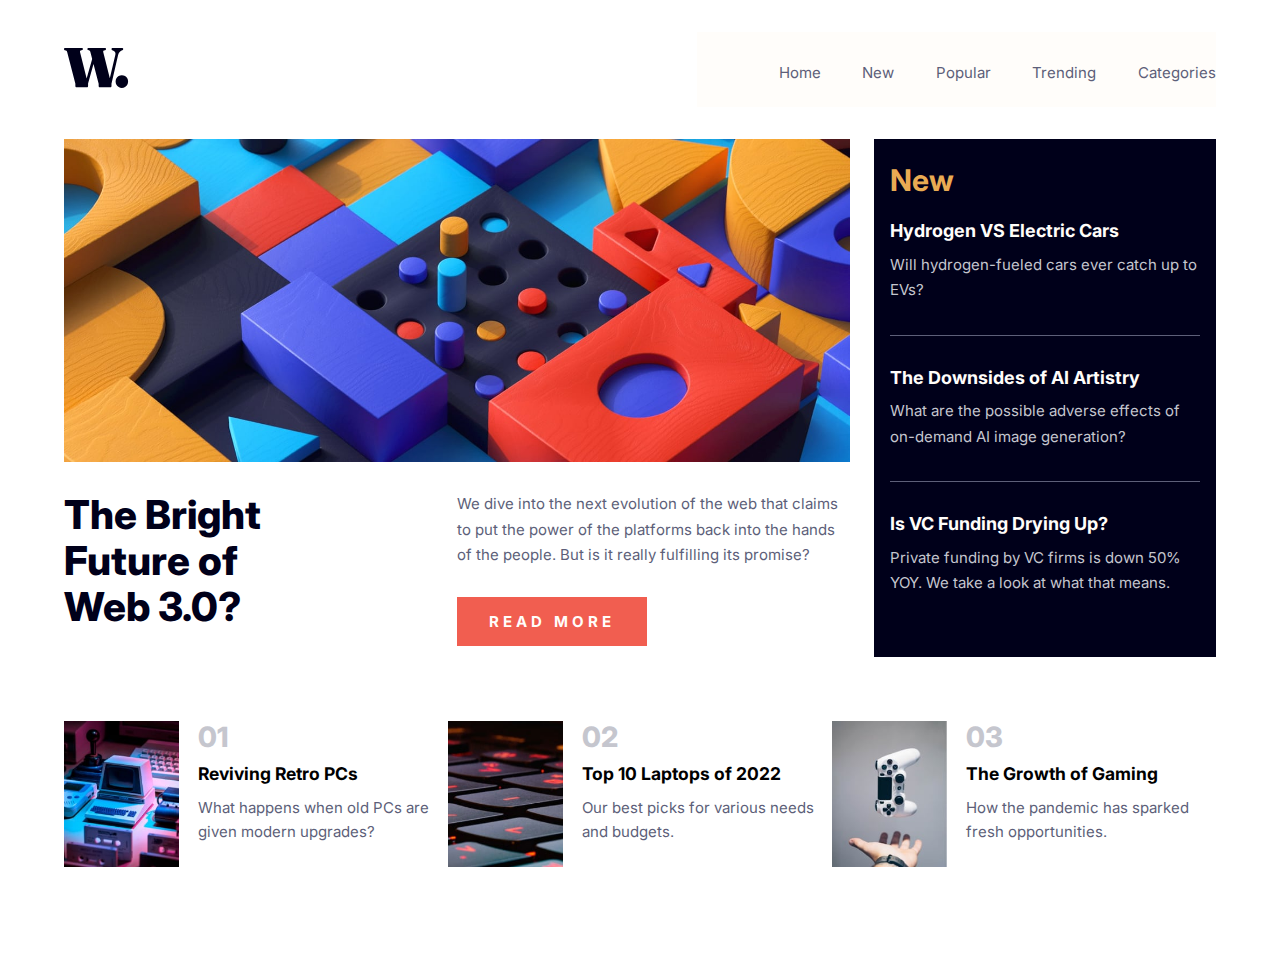
==== news-homepage-main/index.html @ 31204f56 "Add news-homepage-main project" ====
<!DOCTYPE html>
<html lang="en">

<head>
  <meta charset="UTF-8">
  <meta name="viewport" content="width=device-width, initial-scale=1.0">
  <!-- displays site properly based on user's device -->

  <link rel="icon" type="image/png" sizes="32x32" href="./assets/images/favicon-32x32.png">

  <title>Frontend Mentor | News homepage</title>

  <!-- google fonts (Inter"400, 700, 800") -->
  <link rel="preconnect" href="https://fonts.googleapis.com">
  <link rel="preconnect" href="https://fonts.gstatic.com" crossorigin>
  <link href="https://fonts.googleapis.com/css2?family=Inter:wght@400;700;800&display=swap" rel="stylesheet">

  <!-- CSS Normalization -->
  <link rel="stylesheet" href="css/normalize.css">
  <!-- Main CSS File -->
  <link rel="stylesheet" href="css/style.css">

</head>

<body>

  <!--
    TODO    WORKING IN BEM WAY
    TODO    BLOCK    ELEMENT      MODIFIER
    TODO    NAV      NAV__ICON    LINK--ACTIVE


    ?    NAV CONTAINER
    ?    NAV__LOGO  NAV__TOGGLEICON  NAV__LIST
  -->

  <!-- 
    * NAV START
  -->

  <nav class="nav container">
    <div class="nav__logo">
      <a href="#" class="nav__logo-link">

        <img src="assets/images/logo.svg" alt="logo">
      </a>
    </div>

    <div id="open-mobile-menu">
      <img src="assets/images/icon-menu.svg" alt="menu">
    </div>
    <div id="close-mobile-menu">
      <img src="assets/images/icon-menu-close.svg" alt="close menu">
    </div>

    <ul id="nav__list" class="nav__list">

      <li class="nav__list-item">
        <a href="#" class="nav__link-item">Home</a>
      </li>
      <li class="nav__list-item">
        <a href="#" class="nav__link-item">New</a>
      </li>
      <li class="nav__list-item">
        <a href="#" class="nav__link-item">Popular</a>
      </li>
      <li class="nav__list-item">
        <a href="#" class="nav__link-item">Trending</a>
      </li>
      <li class="nav__list-item">
        <a href="#" class="nav__link-item">Categories</a>
      </li>
    </ul>
  </nav>

  <!-- 
    TODO HERO SECTION

    ? HERO CONTAINER
      ? HERO__LEFT  
        ? HERO__IMAGE  HERO__CONTENT
        ? HERO__TITLE  HERO__DESCRIPTION  HERO__BUTTON  
      ? HERO__NEW-ARTICLES

    * HERO SECTION START
   -->
  <section class="hero container">
    <div class="hero__left">
      <picture>
        <source media="(max-width: 376px)" srcset="assets/images/image-web-3-mobile.jpg">
        <source media="(min-width: 375px)" srcset="assets/images/image-web-3-desktop.jpg">
        <img class="hero__image" src="assets/images/image-web-3-mobile.jpg" alt="">
      </picture>

      <div class="hero__content">
        <h1 class="hero__title">
          The Bright Future of Web 3.0?
        </h1>
        <div class="hero__content__right">
          <p class="hero__description">
            We dive into the next evolution of the web that claims to put the power of the platforms back into the hands
            of
            the
            people.
            But is it really fulfilling its promise?
          </p>
          <button class="hero__button cursor">Read more</button>
        </div>
      </div>
    </div>
    <div class="hero__new-articles">
      <!-- 
            ? h1.new-articles__title   new-articles__article-title new-articles__article-description
          * start new articles
          -->
      <h1 class="new-articles__title">New</h1>
      <!-- * start new articles content -->
      <div class="new-articles__container">
        <h2 class="new-articles__article-title cursor">Hydrogen VS Electric Cars</h2>
        <p class="new-articles__article-description"> Will hydrogen-fueled cars ever catch up to EVs?</p>
      </div>

      <div class="new-articles__container">

        <h2 class="new-articles__article-title cursor">The Downsides of AI Artistry</h2>
        <p class="new-articles__article-description">What are the possible adverse effects of on-demand AI image
          generation?</p>
      </div>

      <div class="new-articles__container">
        <h2 class="new-articles__article-title cursor">Is VC Funding Drying Up?</h2>
        <p class="new-articles__article-description">Private funding by VC firms is down 50% YOY. We take a look at
          what
          that means.</p>
      </div>
    </div>
  </section>
  <!-- 
    TODO ARTICLES

    ? ARTICLES
    ? CONTAINER
    ? ARTICLES__ITEM
    ? ARTICLES__ITEM-IMG  ARTICLES__ITEM-HASH  ARTICLES__ITEM-TITLE  ARTICLES__ITEM-DESCRIPTION
  
    * ARTICLES START
  -->

  <div class="articles container">

    <div class="articles__item">
      <img src="assets/images/image-retro-pcs.jpg" alt="retro computer" class="articles__item-img">
      <div>
        <span class="articles__item-hash">01</span>
        <h3 class="articles__item-title cursor">Reviving Retro PCs</h3>
        <p class="articles__item-description">What happens when old PCs are given modern upgrades?</p>
      </div>
    </div>
    <div class="articles__item">

      <img src="assets/images/image-top-laptops.jpg" alt="top laptop" class="articles__item-img">
      <div>
        <span class="articles__item-hash">02</span>
        <h3 class="articles__item-title cursor">Top 10 Laptops of 2022</h3>
        <p class="articles__item-description">Our best picks for various needs and budgets.</p>
      </div>
    </div>
    <div class="articles__item">
      <img src="assets/images/image-gaming-growth.jpg" alt="gaming growth" class="articles__item-img">
      <div>
        <span class="articles__item-hash">03</span>
        <h3 class="articles__item-title cursor">The Growth of Gaming</h3>
        <p class="articles__item-description">How the pandemic has sparked fresh opportunities.</p>
      </div>
    </div>
  </div>

  <!-- 
    * Scripts
   -->

  <script src="javascript/index.js"></script>

</body>

</html>
---- news-homepage-main/css/style.css ----
/* todo here I will define my General value like */
/* todo I will work mobile first */

:root {
    /* * Primary colors */
    --primary-color-1: hsl(35, 77%, 62%);
    --primary-color-2: hsl(5, 85%, 63%);
    /* * Neutral colors */
    --neutral-color-1: hsl(36, 100%, 99%);
    --neutral-color-2: hsl(233, 8%, 79%);
    --neutral-color-3: hsl(236, 13%, 42%);
    --neutral-color-4: hsl(240, 100%, 5%);
}

body {
    font-size: 15px;
    font-family: "Inter", sans-serif;
    display: f;
}

/* 
TODO UNIVERSAL CLASSES 
*/

.container {
    margin: 0 auto;
    width: 90%;
}

@media only screen and (min-width: 375px) {
    .container {
        width: 90%;
    }
}

@media only screen and (min-width: 1440px) {
    .container {
        width: 75%;
    }
}

.cursor {
    cursor: pointer;
}

/* 
TODO START NAVBAR
*/

.nav {
    display: flex;
    justify-content: space-between;
    align-items: center;
    position: relative;
    padding: 2rem 1rem;
    -o-transition: display 2s;
    -webkit-transition: display 2s;
    -moz-transition: display 2s;
    -ms-transition: display 2s;
    transition: display 2s;
}

/* #open-mobile-menu {
    
} */

#close-mobile-menu {
    display: none;
    z-index: 100;
}

.nav__list {
    position: fixed;
    background-color: var(--neutral-color-1);
    height: 100vh;
    right: 0;
    top: 0;
    width: 55%;
    list-style-type: none;
    margin: 0;
    padding-top: 10rem;
    display: none;
}

.nav__list::before {
    content: " ";
    position: absolute;
    top: 0;
    right: 100%;
    width: 100vw;
    height: 100vh;
    background-color: hsl(0, 0%, 0%, 0.6);
    z-index: 1;
}

.nav__list-item {
    margin-bottom: 1.6rem;
}

.nav__link-item {
    color: var(--neutral-color-4);
    text-decoration: none;
}

.nav__link-item:hover {
    color: var(--primary-color-1);
}

/* Desktop Style Breakpoint */

@media only screen and (min-width: 375px) {
    #open-mobile-menu {
        display: none;
    }

    .nav__list {
        display: flex;
        justify-content: center;
        align-items: center;
        position: static;
        height: unset;
        width: unset;
        padding-top: 2rem;
    }

    .nav__list::before {
        content: unset;
    }

    .nav__list-item {
        margin-left: 2.6rem;
    }

    .nav__link-item {
        color: var(--neutral-color-3);
    }
}

/* 
TODO START HERO SECTION
*/

.hero__image {
    width: 100%;
}

.hero__title {
    font-size: 40px;
    color: var(--neutral-color-4);
    font-weight: 700;
}

.hero__description {
    color: var(--neutral-color-3);
    line-height: 1.6rem;
    margin-bottom: 1.8rem;
}

.hero__button {
    background-color: var(--primary-color-2);
    color: var(--neutral-color-1);
    outline: 0;
    border: 0;
    text-transform: uppercase;
    font-weight: bold;
    padding: 1rem 2rem;
    letter-spacing: 4px;
}

.hero__button:hover {
    background-color: var(--neutral-color-4);
}

/* 
TODO NEW-ARTICLES SECTION 
*/

.hero__new-articles {
    margin: 4rem 0;
    background-color: var(--neutral-color-4);
    color: var(--neutral-color-1);
    padding: 1rem;
}

.new-articles__title {
    margin: 0.5rem 0 1.5rem;
    color: var(--primary-color-1);
}

.new-articles__article-title {
    margin-bottom: 0.6rem;
    font-size: 18px;
}

.new-articles__article-title:hover {
    color: var(--primary-color-1);
}

.new-articles__article-description {
    margin: 0;
    color: var(--neutral-color-2);
    line-height: 1.6rem;
}

.new-articles__container {
    border-bottom: 1px solid var(--neutral-color-3);
    padding-bottom: 2rem;
    margin-bottom: 2rem;
}

.new-articles__container:last-child {
    border-bottom: unset;
    padding-bottom: 0.8rem;
    margin-bottom: 0;
}

/* Desktop Style Breakpoint */

@media only screen and (min-width: 375px) {
    .hero {
        display: flex;
        gap: 1.5rem;
        margin-bottom: 4rem;
    }

    .hero__content {
        display: flex;
        align-items: center;
        justify-content: space-between;
    }

    .hero__title {
        width: 250px;
        font-weight: 800;
    }

    .hero__content__right {
        width: 50%;
    }

    .hero__new-articles {
        margin: 0;
    }
}

@media only screen and (max-width: 1100px) {
    .hero {
        display: flex;
        flex-direction: column;
    }
}

/* 
TODO ARTICLES SECTION
*/

.articles {
    margin-bottom: 4rem;
}

.articles__item {
    display: flex;
    margin-bottom: 2.2rem;
}

.articles__item-img {
    width: 30%;
    margin-right: 1.2rem;
}

.articles__item-hash {
    font-size: 28px;
    font-weight: 800;
    color: var(--neutral-color-2);
}

.articles__item-title {
    margin: 0.7rem 0;
}

.articles__item-title:hover {
    margin: 0.7rem 0;
    color: var(--primary-color-1);
}

.articles__item-description {
    color: var(--neutral-color-3);
    margin: 0;
    line-height: 1.5rem;
}

@media only screen and (min-width: 375px) {
    .articles {
        display: flex;
        flex-wrap: wrap;
    }

    .articles__item {
        width: 50%;
    }
}

@media only screen and (min-width: 1100px) {
    .articles {
        flex-wrap: nowrap;
    }
}
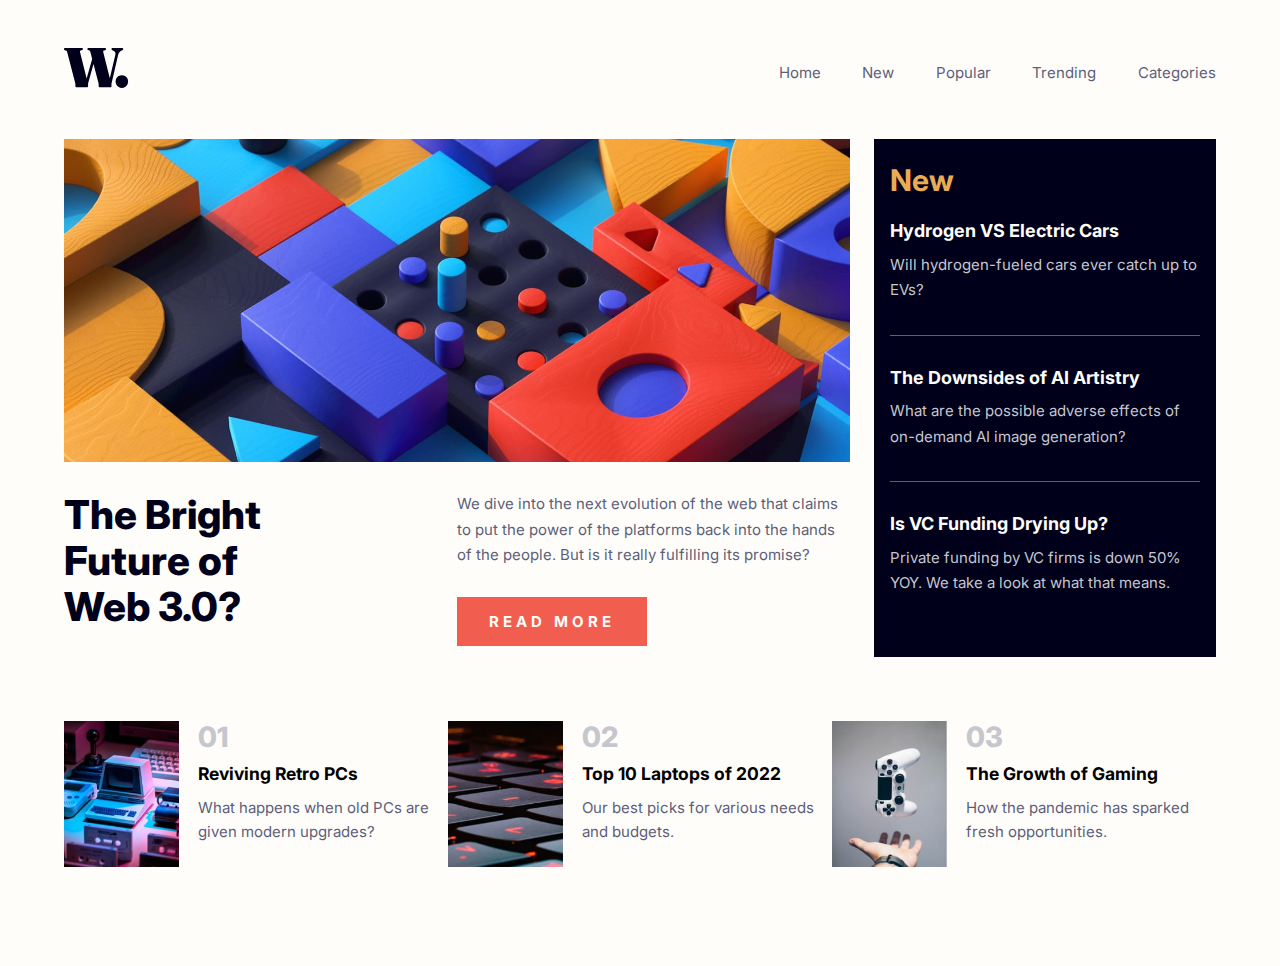
==== commit 9c4026ca: "fix: Add wraping element" ====
--- a/news-homepage-main/index.html
+++ b/news-homepage-main/index.html
@@ -23,8 +23,8 @@
 </head>
 
 <body>
-
-  <!--
+  <main>
+    <!--
     TODO    WORKING IN BEM WAY
     TODO    BLOCK    ELEMENT      MODIFIER
     TODO    NAV      NAV__ICON    LINK--ACTIVE
@@ -34,46 +34,46 @@
     ?    NAV__LOGO  NAV__TOGGLEICON  NAV__LIST
   -->
 
-  <!-- 
+    <!-- 
     * NAV START
   -->
 
-  <nav class="nav container">
-    <div class="nav__logo">
-      <a href="#" class="nav__logo-link">
+    <nav class="nav container">
+      <div class="nav__logo">
+        <a href="#" class="nav__logo-link">
 
-        <img src="assets/images/logo.svg" alt="logo">
-      </a>
-    </div>
+          <img src="assets/images/logo.svg" alt="logo">
+        </a>
+      </div>
 
-    <div id="open-mobile-menu">
-      <img src="assets/images/icon-menu.svg" alt="menu">
-    </div>
-    <div id="close-mobile-menu">
-      <img src="assets/images/icon-menu-close.svg" alt="close menu">
-    </div>
+      <div id="open-mobile-menu">
+        <img src="assets/images/icon-menu.svg" alt="menu">
+      </div>
+      <div id="close-mobile-menu">
+        <img src="assets/images/icon-menu-close.svg" alt="close menu">
+      </div>
 
-    <ul id="nav__list" class="nav__list">
+      <ul id="nav__list" class="nav__list">
 
-      <li class="nav__list-item">
-        <a href="#" class="nav__link-item">Home</a>
-      </li>
-      <li class="nav__list-item">
-        <a href="#" class="nav__link-item">New</a>
-      </li>
-      <li class="nav__list-item">
-        <a href="#" class="nav__link-item">Popular</a>
-      </li>
-      <li class="nav__list-item">
-        <a href="#" class="nav__link-item">Trending</a>
-      </li>
-      <li class="nav__list-item">
-        <a href="#" class="nav__link-item">Categories</a>
-      </li>
-    </ul>
-  </nav>
+        <li class="nav__list-item">
+          <a href="#" class="nav__link-item">Home</a>
+        </li>
+        <li class="nav__list-item">
+          <a href="#" class="nav__link-item">New</a>
+        </li>
+        <li class="nav__list-item">
+          <a href="#" class="nav__link-item">Popular</a>
+        </li>
+        <li class="nav__list-item">
+          <a href="#" class="nav__link-item">Trending</a>
+        </li>
+        <li class="nav__list-item">
+          <a href="#" class="nav__link-item">Categories</a>
+        </li>
+      </ul>
+    </nav>
 
-  <!-- 
+    <!-- 
     TODO HERO SECTION
 
     ? HERO CONTAINER
@@ -84,58 +84,59 @@
 
     * HERO SECTION START
    -->
-  <section class="hero container">
-    <div class="hero__left">
-      <picture>
-        <source media="(max-width: 376px)" srcset="assets/images/image-web-3-mobile.jpg">
-        <source media="(min-width: 375px)" srcset="assets/images/image-web-3-desktop.jpg">
-        <img class="hero__image" src="assets/images/image-web-3-mobile.jpg" alt="">
-      </picture>
+    <section class="hero container">
+      <div class="hero__left">
+        <picture>
+          <source media="(max-width: 376px)" srcset="assets/images/image-web-3-mobile.jpg">
+          <source media="(min-width: 375px)" srcset="assets/images/image-web-3-desktop.jpg">
+          <img class="hero__image" src="assets/images/image-web-3-mobile.jpg" alt="">
+        </picture>
 
-      <div class="hero__content">
-        <h1 class="hero__title">
-          The Bright Future of Web 3.0?
-        </h1>
-        <div class="hero__content__right">
-          <p class="hero__description">
-            We dive into the next evolution of the web that claims to put the power of the platforms back into the hands
-            of
-            the
-            people.
-            But is it really fulfilling its promise?
-          </p>
-          <button class="hero__button cursor">Read more</button>
+        <div class="hero__content">
+          <h1 class="hero__title">
+            The Bright Future of Web 3.0?
+          </h1>
+          <div class="hero__content__right">
+            <p class="hero__description">
+              We dive into the next evolution of the web that claims to put the power of the platforms back into the
+              hands
+              of
+              the
+              people.
+              But is it really fulfilling its promise?
+            </p>
+            <button class="hero__button cursor">Read more</button>
+          </div>
         </div>
       </div>
-    </div>
-    <div class="hero__new-articles">
-      <!-- 
+      <div class="hero__new-articles">
+        <!-- 
             ? h1.new-articles__title   new-articles__article-title new-articles__article-description
           * start new articles
           -->
-      <h1 class="new-articles__title">New</h1>
-      <!-- * start new articles content -->
-      <div class="new-articles__container">
-        <h2 class="new-articles__article-title cursor">Hydrogen VS Electric Cars</h2>
-        <p class="new-articles__article-description"> Will hydrogen-fueled cars ever catch up to EVs?</p>
+        <h1 class="new-articles__title">New</h1>
+        <!-- * start new articles content -->
+        <div class="new-articles__container">
+          <h2 class="new-articles__article-title cursor">Hydrogen VS Electric Cars</h2>
+          <p class="new-articles__article-description"> Will hydrogen-fueled cars ever catch up to EVs?</p>
+        </div>
+
+        <div class="new-articles__container">
+
+          <h2 class="new-articles__article-title cursor">The Downsides of AI Artistry</h2>
+          <p class="new-articles__article-description">What are the possible adverse effects of on-demand AI image
+            generation?</p>
+        </div>
+
+        <div class="new-articles__container">
+          <h2 class="new-articles__article-title cursor">Is VC Funding Drying Up?</h2>
+          <p class="new-articles__article-description">Private funding by VC firms is down 50% YOY. We take a look at
+            what
+            that means.</p>
+        </div>
       </div>
-
-      <div class="new-articles__container">
-
-        <h2 class="new-articles__article-title cursor">The Downsides of AI Artistry</h2>
-        <p class="new-articles__article-description">What are the possible adverse effects of on-demand AI image
-          generation?</p>
-      </div>
-
-      <div class="new-articles__container">
-        <h2 class="new-articles__article-title cursor">Is VC Funding Drying Up?</h2>
-        <p class="new-articles__article-description">Private funding by VC firms is down 50% YOY. We take a look at
-          what
-          that means.</p>
-      </div>
-    </div>
-  </section>
-  <!-- 
+    </section>
+    <!-- 
     TODO ARTICLES
 
     ? ARTICLES
@@ -146,39 +147,39 @@
     * ARTICLES START
   -->
 
-  <div class="articles container">
+    <div class="articles container">
 
-    <div class="articles__item">
-      <img src="assets/images/image-retro-pcs.jpg" alt="retro computer" class="articles__item-img">
-      <div>
-        <span class="articles__item-hash">01</span>
-        <h3 class="articles__item-title cursor">Reviving Retro PCs</h3>
-        <p class="articles__item-description">What happens when old PCs are given modern upgrades?</p>
+      <div class="articles__item">
+        <img src="assets/images/image-retro-pcs.jpg" alt="retro computer" class="articles__item-img">
+        <div>
+          <span class="articles__item-hash">01</span>
+          <h3 class="articles__item-title cursor">Reviving Retro PCs</h3>
+          <p class="articles__item-description">What happens when old PCs are given modern upgrades?</p>
+        </div>
+      </div>
+      <div class="articles__item">
+
+        <img src="assets/images/image-top-laptops.jpg" alt="top laptop" class="articles__item-img">
+        <div>
+          <span class="articles__item-hash">02</span>
+          <h3 class="articles__item-title cursor">Top 10 Laptops of 2022</h3>
+          <p class="articles__item-description">Our best picks for various needs and budgets.</p>
+        </div>
+      </div>
+      <div class="articles__item">
+        <img src="assets/images/image-gaming-growth.jpg" alt="gaming growth" class="articles__item-img">
+        <div>
+          <span class="articles__item-hash">03</span>
+          <h3 class="articles__item-title cursor">The Growth of Gaming</h3>
+          <p class="articles__item-description">How the pandemic has sparked fresh opportunities.</p>
+        </div>
       </div>
     </div>
-    <div class="articles__item">
 
-      <img src="assets/images/image-top-laptops.jpg" alt="top laptop" class="articles__item-img">
-      <div>
-        <span class="articles__item-hash">02</span>
-        <h3 class="articles__item-title cursor">Top 10 Laptops of 2022</h3>
-        <p class="articles__item-description">Our best picks for various needs and budgets.</p>
-      </div>
-    </div>
-    <div class="articles__item">
-      <img src="assets/images/image-gaming-growth.jpg" alt="gaming growth" class="articles__item-img">
-      <div>
-        <span class="articles__item-hash">03</span>
-        <h3 class="articles__item-title cursor">The Growth of Gaming</h3>
-        <p class="articles__item-description">How the pandemic has sparked fresh opportunities.</p>
-      </div>
-    </div>
-  </div>
-
-  <!-- 
+    <!-- 
     * Scripts
    -->
-
+  </main>
   <script src="javascript/index.js"></script>
 
 </body>
--- a/news-homepage-main/css/style.css
+++ b/news-homepage-main/css/style.css
@@ -15,7 +15,7 @@
 body {
     font-size: 15px;
     font-family: "Inter", sans-serif;
-    display: f;
+    background-color: var(--neutral-color-1);
 }
 
 /* 
@@ -108,7 +108,7 @@
 
 /* Desktop Style Breakpoint */
 
-@media only screen and (min-width: 375px) {
+@media only screen and (min-width: 426px) {
     #open-mobile-menu {
         display: none;
     }
@@ -216,7 +216,7 @@
 
 /* Desktop Style Breakpoint */
 
-@media only screen and (min-width: 375px) {
+@media only screen and (min-width: 426px) {
     .hero {
         display: flex;
         gap: 1.5rem;
@@ -289,7 +289,7 @@
     line-height: 1.5rem;
 }
 
-@media only screen and (min-width: 375px) {
+@media only screen and (min-width: 426px) {
     .articles {
         display: flex;
         flex-wrap: wrap;
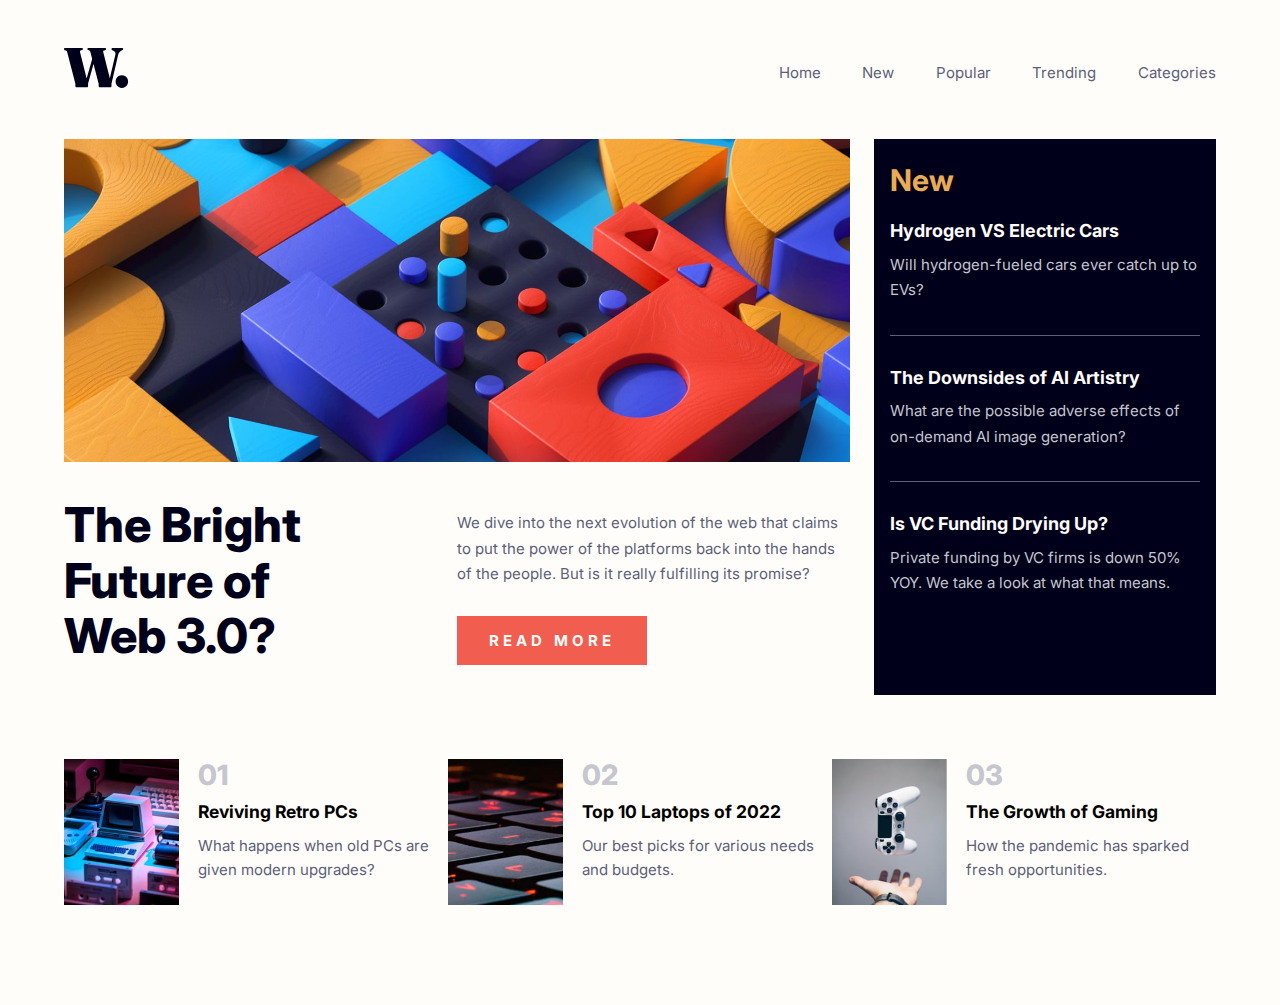
==== commit cbee685b: "style: Change hero section title font size" ====
--- a/news-homepage-main/index.html
+++ b/news-homepage-main/index.html
@@ -25,11 +25,6 @@
 <body>
   <main>
     <!--
-    TODO    WORKING IN BEM WAY
-    TODO    BLOCK    ELEMENT      MODIFIER
-    TODO    NAV      NAV__ICON    LINK--ACTIVE
-
-
     ?    NAV CONTAINER
     ?    NAV__LOGO  NAV__TOGGLEICON  NAV__LIST
   -->
--- a/news-homepage-main/css/style.css
+++ b/news-homepage-main/css/style.css
@@ -232,6 +232,7 @@
     .hero__title {
         width: 250px;
         font-weight: 800;
+        font-size: 48px;
     }
 
     .hero__content__right {
